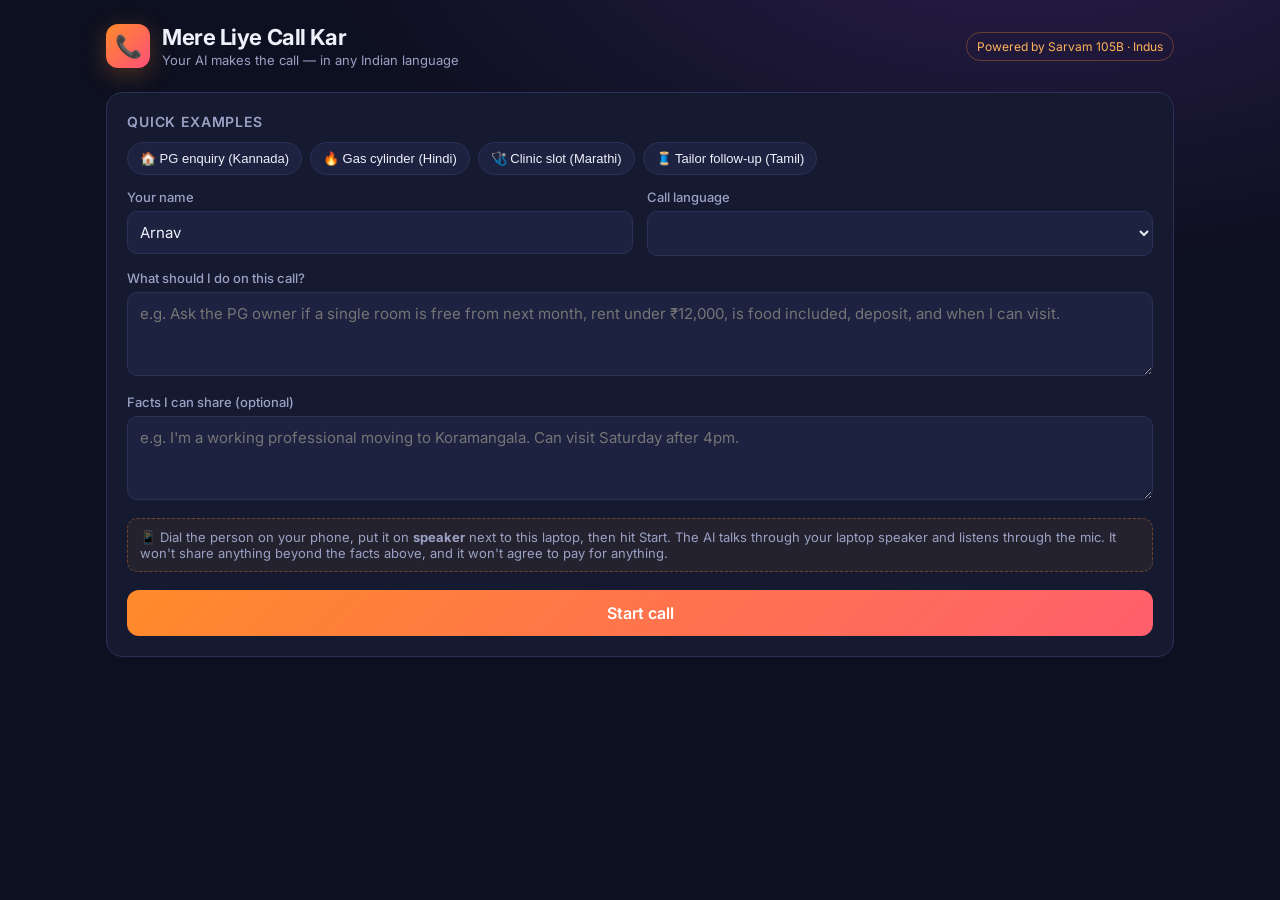
==== ai-caller/static/index.html @ 4a178f77 "Add AI caller: agent that makes calls for you in Indian languages (Sarvam)" ====
<!doctype html>
<html lang="en">
<head>
<meta charset="utf-8">
<meta name="viewport" content="width=device-width, initial-scale=1">
<title>Mere Liye Call Kar</title>
<link rel="preconnect" href="https://fonts.googleapis.com">
<link href="https://fonts.googleapis.com/css2?family=Inter:wght@400;500;600;700&family=Noto+Sans:wght@400;500&display=swap" rel="stylesheet">
<style>
  :root {
    --bg: #0d1020; --panel: #151a30; --panel2: #1c2240; --line: #2a3156;
    --text: #eef0fa; --muted: #9aa1c4; --accent: #ff8a2a; --accent2: #ffb35c;
    --green: #3ddc97; --blue: #6aa8ff; --purple: #b28cff; --red: #ff5d6c;
    --radius: 16px;
  }
  * { box-sizing: border-box; }
  body { margin: 0; background: radial-gradient(1200px 600px at 80% -10%, #2a1d4a 0%, transparent 60%), var(--bg);
    color: var(--text); font-family: Inter, "Noto Sans", system-ui, sans-serif; min-height: 100vh; }
  .wrap { max-width: 1100px; margin: 0 auto; padding: 24px 16px 60px; }
  header { display: flex; align-items: center; gap: 12px; margin-bottom: 24px; }
  .logo { width: 44px; height: 44px; border-radius: 12px; display: grid; place-items: center; font-size: 22px;
    background: linear-gradient(135deg, var(--accent), #ff4f7a); box-shadow: 0 6px 24px #ff8a2a44; }
  h1 { font-size: 22px; margin: 0; letter-spacing: -0.02em; }
  .sub { color: var(--muted); font-size: 13px; margin-top: 2px; }
  .badge { margin-left: auto; font-size: 12px; color: var(--accent2); border: 1px solid #ff8a2a55; padding: 6px 10px; border-radius: 999px; }
  .card { background: var(--panel); border: 1px solid var(--line); border-radius: var(--radius); padding: 20px; }
  .hidden { display: none !important; }
  label { display: block; font-size: 13px; color: var(--muted); margin: 14px 0 6px; font-weight: 500; }
  input, textarea, select { width: 100%; background: var(--panel2); color: var(--text); border: 1px solid var(--line);
    border-radius: 10px; padding: 11px 12px; font: inherit; font-size: 15px; outline: none; }
  textarea { resize: vertical; min-height: 84px; }
  input:focus, textarea:focus, select:focus { border-color: var(--accent); }
  .row { display: grid; grid-template-columns: 1fr 1fr; gap: 14px; }
  .chips { display: flex; flex-wrap: wrap; gap: 8px; }
  .chip { background: var(--panel2); border: 1px solid var(--line); color: var(--text); border-radius: 999px;
    padding: 8px 12px; font-size: 13px; cursor: pointer; }
  .chip:hover { border-color: var(--accent); }
  .btn { border: 0; border-radius: 12px; padding: 13px 18px; font: inherit; font-weight: 600; font-size: 15px; cursor: pointer; }
  .btn-primary { background: linear-gradient(135deg, var(--accent), #ff5f6d); color: #fff; width: 100%; margin-top: 18px; font-size: 16px; }
  .btn-primary:disabled { opacity: .6; cursor: wait; }
  .btn-ghost { background: var(--panel2); color: var(--text); border: 1px solid var(--line); }
  .btn-danger { background: var(--red); color: #fff; }
  .tip { margin-top: 14px; font-size: 13px; color: var(--muted); background: #ff8a2a12; border: 1px dashed #ff8a2a55; padding: 10px 12px; border-radius: 10px; }

  /* Call screen */
  .call { display: grid; grid-template-columns: 360px 1fr; gap: 16px; }
  .left { display: flex; flex-direction: column; gap: 16px; }
  .orbcard { text-align: center; padding: 28px 20px; }
  .callee { font-size: 13px; color: var(--muted); }
  .callee b { color: var(--text); font-size: 18px; display: block; margin-top: 4px; }
  .orb { width: 150px; height: 150px; border-radius: 50%; margin: 22px auto 14px; position: relative; display: grid; place-items: center;
    font-size: 44px; transition: background .3s, box-shadow .3s; background: var(--panel2); }
  .orb::after { content: ""; position: absolute; inset: -10px; border-radius: 50%; border: 2px solid currentColor; opacity: .0; transform: scale(var(--lvl, 1)); transition: transform .08s; }
  .orb.listening { background: radial-gradient(circle, #3ddc9744, #3ddc9711); color: var(--green); box-shadow: 0 0 50px #3ddc9733; }
  .orb.listening::after { opacity: .6; }
  .orb.thinking { background: radial-gradient(circle, #b28cff44, #b28cff11); color: var(--purple); animation: pulse 1.2s infinite; }
  .orb.speaking { background: radial-gradient(circle, #ff8a2a55, #ff8a2a11); color: var(--accent); box-shadow: 0 0 60px #ff8a2a44; animation: talk .5s infinite alternate; }
  .orb.paused { color: var(--muted); }
  @keyframes pulse { 50% { transform: scale(.94); } }
  @keyframes talk { to { transform: scale(1.05); } }
  .status { font-weight: 600; font-size: 17px; }
  .timer { color: var(--muted); font-size: 13px; margin-top: 4px; font-variant-numeric: tabular-nums; }
  .controls { display: flex; gap: 10px; margin-top: 18px; }
  .controls .btn { flex: 1; }
  .lang-pill { display: inline-block; margin-top: 10px; font-size: 12px; color: var(--blue); background: #6aa8ff18; padding: 4px 10px; border-radius: 999px; }
  h3 { margin: 0 0 12px; font-size: 14px; color: var(--muted); font-weight: 600; text-transform: uppercase; letter-spacing: .06em; }
  .check { display: flex; gap: 10px; padding: 9px 0; border-bottom: 1px solid var(--line); font-size: 14px; align-items: flex-start; }
  .check:last-child { border: 0; }
  .tick { width: 20px; height: 20px; border-radius: 6px; border: 2px solid var(--line); flex: none; display: grid; place-items: center; font-size: 12px; margin-top: 1px; }
  .check.done .tick { background: var(--green); border-color: var(--green); color: #062; }
  .check .val { color: var(--green); font-weight: 600; display: block; margin-top: 2px; }
  .transcript { display: flex; flex-direction: column; min-height: 520px; max-height: 72vh; }
  .msgs { flex: 1; overflow-y: auto; display: flex; flex-direction: column; gap: 12px; padding-right: 4px; }
  .msg { max-width: 82%; padding: 11px 14px; border-radius: 14px; line-height: 1.45; font-size: 15.5px; }
  .msg .en { font-size: 12.5px; color: var(--muted); margin-top: 5px; }
  .msg .who { font-size: 11px; font-weight: 600; letter-spacing: .05em; text-transform: uppercase; margin-bottom: 4px; opacity: .75; }
  .msg.agent { align-self: flex-end; background: #ff8a2a1f; border: 1px solid #ff8a2a44; }
  .msg.agent .who { color: var(--accent2); }
  .msg.them { align-self: flex-start; background: var(--panel2); border: 1px solid var(--line); }
  .msg.them .who { color: var(--blue); }
  .msg.system { align-self: center; font-size: 12.5px; color: var(--muted); background: none; padding: 2px; }
  .typebox { display: flex; gap: 8px; margin-top: 12px; }
  .typebox input { font-size: 14px; }
  .typebox .btn { padding: 10px 14px; font-size: 14px; }
  .hint { font-size: 12px; color: var(--muted); margin-top: 6px; }

  /* Summary */
  .sum-head { font-size: 22px; font-weight: 700; margin: 6px 0 18px; letter-spacing: -0.01em; }
  .facts { display: grid; grid-template-columns: repeat(auto-fill, minmax(200px, 1fr)); gap: 10px; margin-bottom: 18px; }
  .fact { background: var(--panel2); border: 1px solid var(--line); border-radius: 12px; padding: 12px 14px; }
  .fact .l { font-size: 12px; color: var(--muted); }
  .fact .v { font-size: 16px; font-weight: 600; margin-top: 4px; }
  ul.clean { margin: 0 0 16px; padding-left: 18px; line-height: 1.7; }
  .sum-actions { display: flex; gap: 10px; flex-wrap: wrap; margin-top: 10px; }
  details { margin-top: 16px; }
  summary { cursor: pointer; color: var(--muted); font-size: 14px; }
  .toast { position: fixed; bottom: 20px; left: 50%; transform: translateX(-50%); background: var(--red); color: #fff; padding: 12px 16px; border-radius: 12px; font-size: 14px; max-width: 90vw; z-index: 9; }
  .spinner { display: inline-block; width: 16px; height: 16px; border: 2px solid #fff6; border-top-color: #fff; border-radius: 50%; animation: spin .8s linear infinite; vertical-align: -3px; margin-right: 8px; }
  @keyframes spin { to { transform: rotate(360deg); } }

  @media (max-width: 820px) {
    .call { grid-template-columns: 1fr; }
    .row { grid-template-columns: 1fr; }
    .transcript { min-height: 380px; }
    .badge { display: none; }
  }
</style>
</head>
<body>
<div class="wrap">
  <header>
    <div class="logo">📞</div>
    <div>
      <h1>Mere Liye Call Kar</h1>
      <div class="sub">Your AI makes the call — in any Indian language</div>
    </div>
    <div class="badge">Powered by Sarvam 105B · Indus</div>
  </header>

  <!-- SETUP -->
  <section id="setup" class="card">
    <h3>Quick examples</h3>
    <div class="chips" id="examples"></div>
    <div class="row">
      <div>
        <label for="name">Your name</label>
        <input id="name" value="Arnav">
      </div>
      <div>
        <label for="lang">Call language</label>
        <select id="lang"></select>
      </div>
    </div>
    <label for="task">What should I do on this call?</label>
    <textarea id="task" placeholder="e.g. Ask the PG owner if a single room is free from next month, rent under ₹12,000, is food included, deposit, and when I can visit."></textarea>
    <label for="facts">Facts I can share (optional)</label>
    <textarea id="facts" placeholder="e.g. I'm a working professional moving to Koramangala. Can visit Saturday after 4pm."></textarea>
    <div class="tip">📱 Dial the person on your phone, put it on <b>speaker</b> next to this laptop, then hit Start. The AI talks through your laptop speaker and listens through the mic. It won't share anything beyond the facts above, and it won't agree to pay for anything.</div>
    <button class="btn btn-primary" id="startBtn">Start call</button>
  </section>

  <!-- CALL -->
  <section id="call" class="call hidden">
    <div class="left">
      <div class="card orbcard">
        <div class="callee">Calling<b id="calleeName">—</b></div>
        <div class="orb" id="orb">🎧</div>
        <div class="status" id="status">Getting ready…</div>
        <div class="timer" id="timer">00:00</div>
        <div class="lang-pill" id="langPill">Hindi</div>
        <div class="controls">
          <button class="btn btn-ghost" id="takeoverBtn">✋ Take over</button>
          <button class="btn btn-danger" id="endBtn">End call</button>
        </div>
      </div>
      <div class="card">
        <h3>Checklist</h3>
        <div id="checklist"></div>
      </div>
    </div>
    <div class="card transcript">
      <h3>Live conversation</h3>
      <div class="msgs" id="msgs"></div>
      <form class="typebox" id="typeForm">
        <input id="typeInput" placeholder="Test mode: type what the other person says…" autocomplete="off">
        <button class="btn btn-ghost" type="submit">Send</button>
      </form>
      <div class="hint">No one to call? Type replies here to test the agent.</div>
    </div>
  </section>

  <!-- SUMMARY -->
  <section id="summary" class="card hidden">
    <h3>Call summary</h3>
    <div class="sum-head" id="sumHead"></div>
    <div class="facts" id="sumFacts"></div>
    <div id="sumNextWrap"><h3>Next steps</h3><ul class="clean" id="sumNext"></ul></div>
    <div id="sumUnWrap"><h3>Not answered</h3><ul class="clean" id="sumUn"></ul></div>
    <div class="sum-actions">
      <button class="btn btn-ghost" id="copyBtn">📋 Copy summary</button>
      <button class="btn btn-ghost" id="againBtn">🔁 Call again</button>
      <button class="btn btn-primary" style="width:auto;margin:0" id="newBtn">New call</button>
    </div>
    <details><summary>Full transcript</summary><div class="msgs" id="sumMsgs" style="margin-top:12px"></div></details>
  </section>
</div>

<script>
const $ = id => document.getElementById(id);
const esc = s => String(s ?? "").replace(/[&<>"']/g, c => ({ "&": "&amp;", "<": "&lt;", ">": "&gt;", '"': "&quot;", "'": "&#39;" }[c]));

const EXAMPLES = [
  { label: "🏠 PG enquiry (Kannada)", lang: "kn-IN",
    task: "Ask the PG owner if a single sharing room is available from next month, the monthly rent (my budget is under ₹12,000), whether food is included, the deposit amount, and when I can come to see it.",
    facts: "Working professional, moving to Koramangala, Bangalore. Vegetarian. Can visit Saturday after 4pm." },
  { label: "🔥 Gas cylinder (Hindi)", lang: "hi-IN",
    task: "Call the gas agency, ask them to book an LPG cylinder refill, and find out the expected delivery date and the amount to pay on delivery.",
    facts: "Consumer number 7845120036. Name Arnav Gawade. Flat 302, Shanti Apartments, Kothrud, Pune." },
  { label: "🩺 Clinic slot (Marathi)", lang: "mr-IN",
    task: "Ask the clinic if Dr. Kulkarni has an appointment slot this evening or tomorrow morning, the consultation fee, and whether I need to bring old reports.",
    facts: "Patient is my mother, 58 years old, follow-up for knee pain. Last visit was 2 months ago." },
  { label: "🧵 Tailor follow-up (Tamil)", lang: "ta-IN",
    task: "Ask the tailor whether my 2 shirts and 1 kurta are ready, the total charge, and what time I can pick them up today.",
    facts: "Gave the clothes last Monday. Receipt number 214." },
];

// ---------- state ----------
let call = null;          // {task, facts, name, language, checklist, history, call_id, silences, callee}
let mode = "idle";        // idle | speaking | listening | thinking | paused | ended
let mic = null, actx = null, analyser = null;
let curAudio = null, recAbort = null, typedResolve = null;
let fillers = [], fillerLang = null, timerInt = null, startedAt = 0;

// ---------- setup ----------
fetch("/api/languages").then(r => r.json()).then(ls => {
  $("lang").innerHTML = ls.map(l => `<option value="${l.code}">${l.name}</option>`).join("");
});
$("examples").innerHTML = EXAMPLES.map((e, i) => `<button class="chip" data-i="${i}">${e.label}</button>`).join("");
$("examples").onclick = e => {
  const ex = EXAMPLES[e.target.dataset.i]; if (!ex) return;
  $("task").value = ex.task; $("facts").value = ex.facts; $("lang").value = ex.lang;
};

function toast(msg) {
  const t = document.createElement("div"); t.className = "toast"; t.textContent = msg;
  document.body.appendChild(t); setTimeout(() => t.remove(), 6000);
}
function show(id) { for (const s of ["setup", "call", "summary"]) $(s).classList.toggle("hidden", s !== id); }

async function api(path, opts) {
  const r = await fetch(path, opts);
  if (!r.ok) { let m = r.statusText; try { m = (await r.json()).detail || m; } catch {} throw new Error(m); }
  return r.json();
}

$("startBtn").onclick = async () => {
  const task = $("task").value.trim();
  if (!task) { $("task").focus(); return toast("Tell me what to do on the call first."); }
  const btn = $("startBtn"); btn.disabled = true; btn.innerHTML = `<span class="spinner"></span>Preparing the call…`;
  try {
    try { await ensureMic(); } catch (e) { toast(e.message + " Running in type-only test mode."); }
    const body = { task, facts: $("facts").value.trim(), name: $("name").value.trim() || "Arnav", language: $("lang").value };
    const plan = await api("/api/plan", { method: "POST", headers: { "Content-Type": "application/json" }, body: JSON.stringify(body) });
    call = { ...body, language: plan.language, checklist: plan.checklist, history: [], call_id: crypto.randomUUID(), silences: 0, callee: plan.callee };
    $("calleeName").textContent = plan.callee; $("msgs").innerHTML = "";
    renderChecklist(); setLang(plan.language); show("call");
    startedAt = Date.now(); clearInterval(timerInt); timerInt = setInterval(tick, 500); tick();
    loadFillers(plan.language);
    addMsg("system", `Call started · ${langName(plan.language)}`);
    addMsg("agent", plan.opening, plan.opening_en);
    await speak(plan.audio);
    loop();
  } catch (e) { toast(e.message); }
  finally { btn.disabled = false; btn.textContent = "Start call"; }
};

// ---------- conversation loop ----------
async function loop() {
  while (call && mode !== "ended" && mode !== "paused") {
    const got = await listen();
    if (!call || mode === "ended" || mode === "paused") return;
    if (!got) { // nothing heard
      call.silences++;
      if (call.silences < 2) continue;
    }
    setMode("thinking");
    const fd = new FormData();
    fd.append("state", JSON.stringify(call));
    if (got?.blob) fd.append("audio", got.blob, "turn.webm");
    if (got?.text) fd.append("text", got.text);
    let fillerP = null;
    const fillerTimer = setTimeout(() => { fillerP = playFiller(); }, 650);
    let res;
    try { res = await api("/api/turn", { method: "POST", body: fd }); }
    catch (e) { clearTimeout(fillerTimer); toast(e.message); continue; }
    clearTimeout(fillerTimer);
    if (fillerP) await fillerP;
    if (mode === "ended" || mode === "paused") return;
    if (res.empty) { call.silences++; continue; }
    call.silences = 0;
    if (res.heard) addMsg("them", res.heard, res.heard_en);
    addMsg("agent", res.say, res.say_en);
    call.checklist = res.checklist; renderChecklist();
    if (res.language !== call.language) { setLang(res.language); loadFillers(res.language); }
    await speak(res.audio);
    if (res.done) { addMsg("system", "Agent wrapped up the call"); return endCall(); }
  }
}

function addMsg(who, text, en) {
  if (who !== "system") call.history.push({ who, text, en: en || "" });
  const d = document.createElement("div"); d.className = "msg " + who;
  d.innerHTML = who === "system" ? esc(text)
    : `<div class="who">${who === "agent" ? "Your AI" : esc(call.callee)}</div>${esc(text)}${en && en !== text ? `<div class="en">${esc(en)}</div>` : ""}`;
  $("msgs").appendChild(d); $("msgs").scrollTop = $("msgs").scrollHeight;
}

function renderChecklist() {
  $("checklist").innerHTML = call.checklist.map(c => {
    const done = c.value !== null && c.value !== undefined && String(c.value).trim() !== "";
    return `<div class="check ${done ? "done" : ""}"><div class="tick">${done ? "✓" : ""}</div><div>${esc(c.item)}${done ? `<span class="val">${esc(c.value)}</span>` : ""}</div></div>`;
  }).join("");
}

function setMode(m) {
  mode = m;
  const map = { listening: ["🎧", "Listening…"], thinking: ["🤔", "Thinking…"], speaking: ["🗣️", "Speaking…"], paused: ["✋", "You're talking — AI paused"], ended: ["✅", "Call ended"] };
  const [icon, label] = map[m] || ["📞", "…"];
  $("orb").className = "orb " + m; $("orb").textContent = icon; $("status").textContent = label;
  $("takeoverBtn").textContent = m === "paused" ? "▶ Resume AI" : "✋ Take over";
}

let langList = [];
fetch("/api/languages").then(r => r.json()).then(l => langList = l);
const langName = c => (langList.find(l => l.code === c) || {}).name || c;
function setLang(code) { call.language = code; $("langPill").textContent = "Speaking " + langName(code); }
function tick() { const s = Math.floor((Date.now() - startedAt) / 1000); $("timer").textContent = `${String(Math.floor(s / 60)).padStart(2, "0")}:${String(s % 60).padStart(2, "0")}`; }

// ---------- audio out ----------
function b64ToUrl(b64) {
  const bin = atob(b64), bytes = new Uint8Array(bin.length);
  for (let i = 0; i < bin.length; i++) bytes[i] = bin.charCodeAt(i);
  return URL.createObjectURL(new Blob([bytes], { type: "audio/wav" }));
}
function playB64(b64) {
  return new Promise(res => {
    const a = new Audio(b64ToUrl(b64)); curAudio = a;
    a.onended = a.onerror = a.onpause = () => { if (curAudio === a) curAudio = null; res(); };
    a.play().catch(res);
  });
}
async function speak(b64) { if (mode === "ended" || mode === "paused") return; setMode("speaking"); await playB64(b64); }
async function loadFillers(lang) {
  if (fillerLang === lang) return; fillerLang = lang; fillers = [];
  try { const r = await api("/api/fillers?lang=" + lang); if (fillerLang === lang) fillers = r.audios; } catch {}
}
function playFiller() { return fillers.length && mode === "thinking" ? playB64(fillers[Math.floor(Math.random() * fillers.length)]) : null; }
function stopAudio() { if (curAudio) { curAudio.pause(); curAudio = null; } }

// ---------- audio in (voice activity detection) ----------
async function ensureMic() {
  if (mic) return;
  try { mic = await navigator.mediaDevices.getUserMedia({ audio: { echoCancellation: true, noiseSuppression: true, autoGainControl: true } }); }
  catch { throw new Error("Microphone access is needed — allow it in the browser and try again."); }
  actx = new AudioContext();
  analyser = actx.createAnalyser(); analyser.fftSize = 1024;
  actx.createMediaStreamSource(mic).connect(analyser);
}

// Resolves {blob} when they finish speaking, {text} if typed, or null if nobody spoke.
function listen() {
  setMode("listening");
  if (!mic) return new Promise(resolve => { // no mic: wait for typed replies only
    recAbort = () => { recAbort = typedResolve = null; resolve(null); };
    typedResolve = text => { recAbort = typedResolve = null; resolve({ text }); };
  });
  return new Promise(resolve => {
    const rec = new MediaRecorder(mic, MediaRecorder.isTypeSupported("audio/webm;codecs=opus") ? { mimeType: "audio/webm;codecs=opus" } : {});
    const chunks = []; rec.ondataavailable = e => e.data.size && chunks.push(e.data);
    const buf = new Float32Array(analyser.fftSize);
    const t0 = performance.now();
    let floorSum = 0, floorN = 0, threshold = 0.02, speechMs = 0, silenceMs = 0, started = false, last = t0, done = false;

    const finish = (result) => {
      if (done) return; done = true; clearInterval(iv); recAbort = null; typedResolve = null;
      $("orb").style.setProperty("--lvl", 1);
      if (result === "audio") { rec.onstop = () => resolve({ blob: new Blob(chunks, { type: rec.mimeType || "audio/webm" }) }); rec.stop(); }
      else { if (rec.state !== "inactive") rec.stop(); resolve(result); }
    };
    recAbort = () => finish(null);
    typedResolve = text => finish({ text });

    const iv = setInterval(() => {
      const now = performance.now(), dt = now - last, el = now - t0; last = now;
      analyser.getFloatTimeDomainData(buf);
      let sum = 0; for (const v of buf) sum += v * v;
      const rms = Math.sqrt(sum / buf.length);
      $("orb").style.setProperty("--lvl", 1 + Math.min(rms * 8, .35));
      if (el < 350) { floorSum += rms; floorN++; threshold = Math.max(0.015, (floorSum / floorN) * 3); return; }
      if (rms > threshold) { speechMs += dt; silenceMs = 0; if (speechMs > 220) started = true; }
      else if (started) silenceMs += dt;
      else speechMs = Math.max(0, speechMs - dt);
      if (started && silenceMs > 1100) finish("audio");
      else if (!started && el > 9000) finish(null);
      else if (el > 25000) finish(started ? "audio" : null);
    }, 50);
    rec.start(100);
  });
}

$("typeForm").onsubmit = e => {
  e.preventDefault();
  const t = $("typeInput").value.trim(); if (!t) return;
  $("typeInput").value = "";
  if (typedResolve) typedResolve(t); else toast("Wait for the AI to finish speaking.");
};

// ---------- controls ----------
$("takeoverBtn").onclick = () => {
  if (!call) return;
  if (mode === "paused") { addMsg("system", "AI resumed"); mode = "idle"; loop(); return; }
  stopAudio(); recAbort?.(); setMode("paused"); addMsg("system", "You took over — AI is silent");
};
$("endBtn").onclick = () => endCall();

async function endCall() {
  if (!call || mode === "ended") return;
  stopAudio(); recAbort?.(); setMode("ended"); clearInterval(timerInt);
  $("endBtn").disabled = true; $("endBtn").innerHTML = `<span class="spinner"></span>Summarising…`;
  try {
    const s = await api("/api/summary", { method: "POST", headers: { "Content-Type": "application/json" },
      body: JSON.stringify({ task: call.task, name: call.name, checklist: call.checklist, history: call.history }) });
    renderSummary(s);
  } catch (e) { toast(e.message); renderSummary({ headline: "Call ended", facts: call.checklist.filter(c => c.value).map(c => ({ label: c.item, value: c.value })) }); }
  finally { $("endBtn").disabled = false; $("endBtn").textContent = "End call"; }
}

function renderSummary(s) {
  $("sumHead").textContent = s.headline || "Call ended";
  $("sumFacts").innerHTML = (s.facts || []).map(f => `<div class="fact"><div class="l">${esc(f.label)}</div><div class="v">${esc(f.value)}</div></div>`).join("");
  $("sumNext").innerHTML = (s.next_steps || []).map(x => `<li>${esc(x)}</li>`).join("");
  $("sumUn").innerHTML = (s.unanswered || []).map(x => `<li>${esc(x)}</li>`).join("");
  $("sumNextWrap").classList.toggle("hidden", !(s.next_steps || []).length);
  $("sumUnWrap").classList.toggle("hidden", !(s.unanswered || []).length);
  $("sumMsgs").innerHTML = $("msgs").innerHTML;
  call.summaryText = [s.headline, ...(s.facts || []).map(f => `• ${f.label}: ${f.value}`),
    ...((s.next_steps || []).length ? ["", "Next steps:", ...s.next_steps.map(x => `- ${x}`)] : [])].join("\n");
  show("summary");
}
$("copyBtn").onclick = () => navigator.clipboard.writeText(call?.summaryText || "").then(() => { $("copyBtn").textContent = "✓ Copied"; setTimeout(() => $("copyBtn").textContent = "📋 Copy summary", 1500); });
$("againBtn").onclick = () => { show("setup"); $("startBtn").click(); };
$("newBtn").onclick = () => { call = null; mode = "idle"; $("task").value = ""; $("facts").value = ""; show("setup"); };
</script>
</body>
</html>
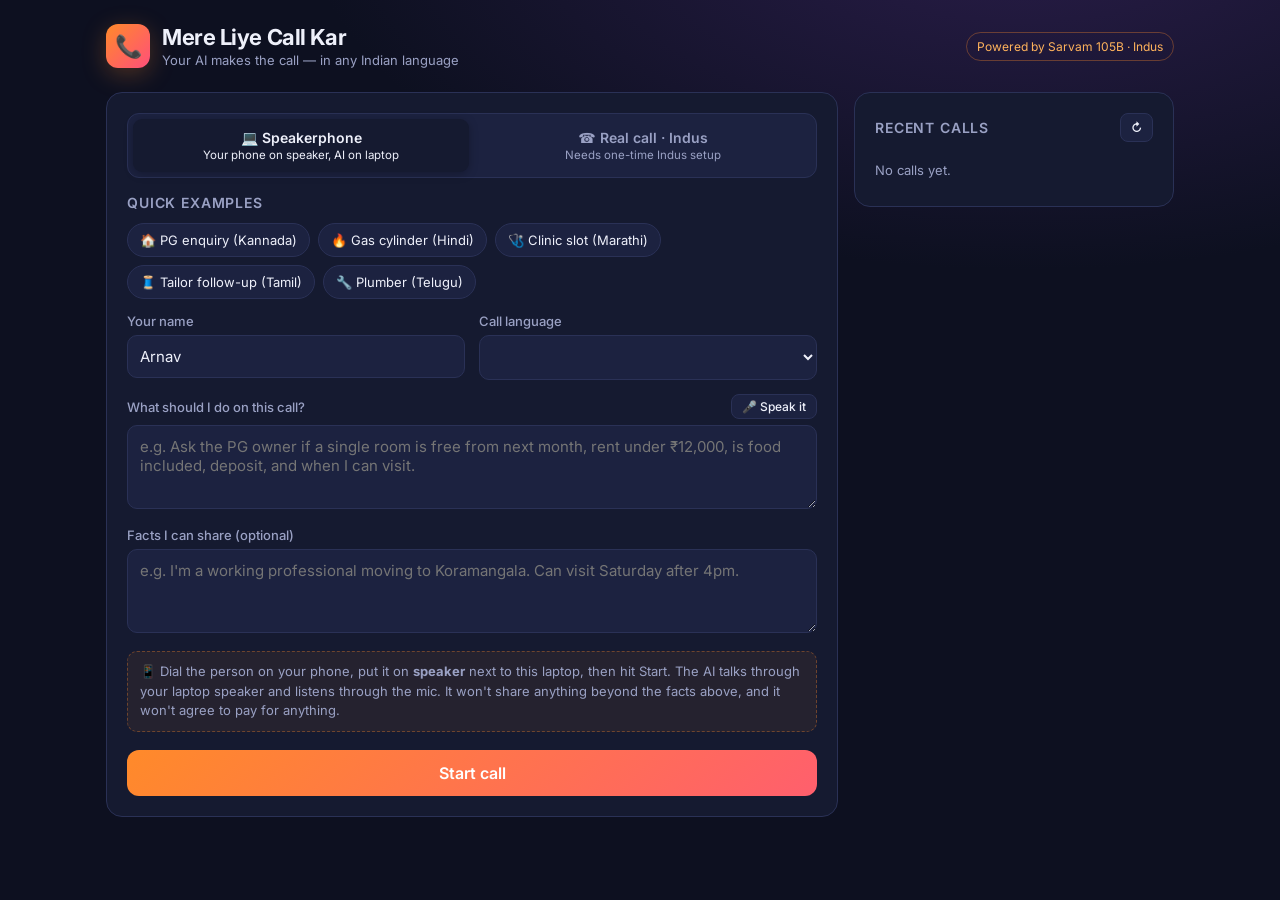
==== commit 143c53b3: "Add real calls via Indus Instant Outbound API, call history, whisper, dictation, WhatsApp share" ====
--- a/ai-caller/static/index.html
+++ b/ai-caller/static/index.html
@@ -10,7 +10,7 @@
   :root {
     --bg: #0d1020; --panel: #151a30; --panel2: #1c2240; --line: #2a3156;
     --text: #eef0fa; --muted: #9aa1c4; --accent: #ff8a2a; --accent2: #ffb35c;
-    --green: #3ddc97; --blue: #6aa8ff; --purple: #b28cff; --red: #ff5d6c;
+    --green: #3ddc97; --blue: #6aa8ff; --purple: #b28cff; --red: #ff5d6c; --yellow: #ffd166;
     --radius: 16px;
   }
   * { box-sizing: border-box; }
@@ -19,13 +19,13 @@
   .wrap { max-width: 1100px; margin: 0 auto; padding: 24px 16px 60px; }
   header { display: flex; align-items: center; gap: 12px; margin-bottom: 24px; }
   .logo { width: 44px; height: 44px; border-radius: 12px; display: grid; place-items: center; font-size: 22px;
-    background: linear-gradient(135deg, var(--accent), #ff4f7a); box-shadow: 0 6px 24px #ff8a2a44; }
+    background: linear-gradient(135deg, var(--accent), #ff4f7a); box-shadow: 0 6px 24px #ff8a2a44; cursor: pointer; }
   h1 { font-size: 22px; margin: 0; letter-spacing: -0.02em; }
   .sub { color: var(--muted); font-size: 13px; margin-top: 2px; }
   .badge { margin-left: auto; font-size: 12px; color: var(--accent2); border: 1px solid #ff8a2a55; padding: 6px 10px; border-radius: 999px; }
   .card { background: var(--panel); border: 1px solid var(--line); border-radius: var(--radius); padding: 20px; }
   .hidden { display: none !important; }
-  label { display: block; font-size: 13px; color: var(--muted); margin: 14px 0 6px; font-weight: 500; }
+  label { display: flex; align-items: center; justify-content: space-between; font-size: 13px; color: var(--muted); margin: 14px 0 6px; font-weight: 500; }
   input, textarea, select { width: 100%; background: var(--panel2); color: var(--text); border: 1px solid var(--line);
     border-radius: 10px; padding: 11px 12px; font: inherit; font-size: 15px; outline: none; }
   textarea { resize: vertical; min-height: 84px; }
@@ -33,14 +33,41 @@
   .row { display: grid; grid-template-columns: 1fr 1fr; gap: 14px; }
   .chips { display: flex; flex-wrap: wrap; gap: 8px; }
   .chip { background: var(--panel2); border: 1px solid var(--line); color: var(--text); border-radius: 999px;
-    padding: 8px 12px; font-size: 13px; cursor: pointer; }
+    padding: 8px 12px; font-size: 13px; cursor: pointer; font: inherit; font-size: 13px; }
   .chip:hover { border-color: var(--accent); }
   .btn { border: 0; border-radius: 12px; padding: 13px 18px; font: inherit; font-weight: 600; font-size: 15px; cursor: pointer; }
   .btn-primary { background: linear-gradient(135deg, var(--accent), #ff5f6d); color: #fff; width: 100%; margin-top: 18px; font-size: 16px; }
   .btn-primary:disabled { opacity: .6; cursor: wait; }
   .btn-ghost { background: var(--panel2); color: var(--text); border: 1px solid var(--line); }
   .btn-danger { background: var(--red); color: #fff; }
-  .tip { margin-top: 14px; font-size: 13px; color: var(--muted); background: #ff8a2a12; border: 1px dashed #ff8a2a55; padding: 10px 12px; border-radius: 10px; }
+  .btn-sm { padding: 6px 10px; font-size: 12px; border-radius: 8px; }
+  .tip { margin-top: 14px; font-size: 13px; color: var(--muted); background: #ff8a2a12; border: 1px dashed #ff8a2a55; padding: 10px 12px; border-radius: 10px; line-height: 1.5; }
+  .tip code { background: var(--panel2); padding: 1px 5px; border-radius: 4px; color: var(--accent2); }
+  .setup-grid { display: grid; grid-template-columns: 1fr 320px; gap: 16px; align-items: start; }
+
+  /* mode toggle */
+  .seg { display: grid; grid-template-columns: 1fr 1fr; gap: 6px; background: var(--panel2); padding: 5px; border-radius: 12px; border: 1px solid var(--line); margin-bottom: 16px; }
+  .seg button { background: none; border: 0; color: var(--muted); padding: 10px; border-radius: 9px; font: inherit; font-weight: 600; font-size: 14px; cursor: pointer; }
+  .seg button.on { background: var(--panel); color: var(--text); box-shadow: 0 2px 10px #0004; }
+  .seg small { display: block; font-weight: 400; font-size: 11.5px; margin-top: 2px; }
+  .mic-btn { background: var(--panel2); border: 1px solid var(--line); color: var(--text); border-radius: 8px; padding: 4px 10px; font: inherit; font-size: 12px; cursor: pointer; }
+  .mic-btn.rec { background: var(--red); border-color: var(--red); animation: pulse 1s infinite; }
+
+  /* history */
+  .hist-item { padding: 10px 0; border-bottom: 1px solid var(--line); cursor: pointer; display: flex; gap: 10px; align-items: flex-start; }
+  .hist-item:last-child { border: 0; }
+  .hist-item:hover .h-title { color: var(--accent2); }
+  .h-icon { font-size: 18px; margin-top: 1px; }
+  .h-body { flex: 1; min-width: 0; }
+  .h-title { font-size: 14px; font-weight: 600; }
+  .h-sub { font-size: 12.5px; color: var(--muted); margin-top: 2px; overflow: hidden; text-overflow: ellipsis; white-space: nowrap; }
+  .h-del { background: none; border: 0; color: var(--muted); cursor: pointer; font-size: 14px; padding: 2px 4px; }
+  .h-del:hover { color: var(--red); }
+  .pill { display: inline-block; font-size: 11px; padding: 2px 7px; border-radius: 999px; margin-left: 6px; font-weight: 600; vertical-align: 1px; }
+  .pill.done { background: #3ddc9722; color: var(--green); }
+  .pill.dialing, .pill.summarising { background: #ffd16622; color: var(--yellow); }
+  .pill.no_answer, .pill.busy, .pill.failed { background: #ff5d6c22; color: var(--red); }
+  .empty { color: var(--muted); font-size: 13px; padding: 8px 0; }
 
   /* Call screen */
   .call { display: grid; grid-template-columns: 360px 1fr; gap: 16px; }
@@ -50,12 +77,13 @@
   .callee b { color: var(--text); font-size: 18px; display: block; margin-top: 4px; }
   .orb { width: 150px; height: 150px; border-radius: 50%; margin: 22px auto 14px; position: relative; display: grid; place-items: center;
     font-size: 44px; transition: background .3s, box-shadow .3s; background: var(--panel2); }
-  .orb::after { content: ""; position: absolute; inset: -10px; border-radius: 50%; border: 2px solid currentColor; opacity: .0; transform: scale(var(--lvl, 1)); transition: transform .08s; }
+  .orb::after { content: ""; position: absolute; inset: -10px; border-radius: 50%; border: 2px solid currentColor; opacity: 0; transform: scale(var(--lvl, 1)); transition: transform .08s; }
   .orb.listening { background: radial-gradient(circle, #3ddc9744, #3ddc9711); color: var(--green); box-shadow: 0 0 50px #3ddc9733; }
   .orb.listening::after { opacity: .6; }
-  .orb.thinking { background: radial-gradient(circle, #b28cff44, #b28cff11); color: var(--purple); animation: pulse 1.2s infinite; }
+  .orb.thinking, .orb.dialing, .orb.summarising { background: radial-gradient(circle, #b28cff44, #b28cff11); color: var(--purple); animation: pulse 1.2s infinite; }
   .orb.speaking { background: radial-gradient(circle, #ff8a2a55, #ff8a2a11); color: var(--accent); box-shadow: 0 0 60px #ff8a2a44; animation: talk .5s infinite alternate; }
   .orb.paused { color: var(--muted); }
+  .orb.failed { background: #ff5d6c22; }
   @keyframes pulse { 50% { transform: scale(.94); } }
   @keyframes talk { to { transform: scale(1.05); } }
   .status { font-weight: 600; font-size: 17px; }
@@ -63,13 +91,17 @@
   .controls { display: flex; gap: 10px; margin-top: 18px; }
   .controls .btn { flex: 1; }
   .lang-pill { display: inline-block; margin-top: 10px; font-size: 12px; color: var(--blue); background: #6aa8ff18; padding: 4px 10px; border-radius: 999px; }
-  h3 { margin: 0 0 12px; font-size: 14px; color: var(--muted); font-weight: 600; text-transform: uppercase; letter-spacing: .06em; }
+  .keys { font-size: 11.5px; color: var(--muted); margin-top: 12px; }
+  kbd { background: var(--panel2); border: 1px solid var(--line); border-radius: 4px; padding: 1px 5px; font-size: 11px; }
+  h3 { margin: 0 0 12px; font-size: 14px; color: var(--muted); font-weight: 600; text-transform: uppercase; letter-spacing: .06em; display: flex; justify-content: space-between; align-items: center; }
   .check { display: flex; gap: 10px; padding: 9px 0; border-bottom: 1px solid var(--line); font-size: 14px; align-items: flex-start; }
   .check:last-child { border: 0; }
   .tick { width: 20px; height: 20px; border-radius: 6px; border: 2px solid var(--line); flex: none; display: grid; place-items: center; font-size: 12px; margin-top: 1px; }
   .check.done .tick { background: var(--green); border-color: var(--green); color: #062; }
   .check .val { color: var(--green); font-weight: 600; display: block; margin-top: 2px; }
-  .transcript { display: flex; flex-direction: column; min-height: 520px; max-height: 72vh; }
+  .progress { height: 4px; background: var(--panel2); border-radius: 4px; overflow: hidden; margin: -4px 0 10px; }
+  .progress div { height: 100%; background: var(--green); transition: width .4s; }
+  .transcript { display: flex; flex-direction: column; min-height: 520px; max-height: 76vh; }
   .msgs { flex: 1; overflow-y: auto; display: flex; flex-direction: column; gap: 12px; padding-right: 4px; }
   .msg { max-width: 82%; padding: 11px 14px; border-radius: 14px; line-height: 1.45; font-size: 15.5px; }
   .msg .en { font-size: 12.5px; color: var(--muted); margin-top: 5px; }
@@ -79,27 +111,32 @@
   .msg.them { align-self: flex-start; background: var(--panel2); border: 1px solid var(--line); }
   .msg.them .who { color: var(--blue); }
   .msg.system { align-self: center; font-size: 12.5px; color: var(--muted); background: none; padding: 2px; }
-  .typebox { display: flex; gap: 8px; margin-top: 12px; }
+  .msg.whisper { align-self: flex-end; font-size: 13px; color: var(--purple); background: #b28cff14; border: 1px dashed #b28cff55; }
+  .typebox { display: flex; gap: 8px; margin-top: 10px; }
   .typebox input { font-size: 14px; }
-  .typebox .btn { padding: 10px 14px; font-size: 14px; }
+  .typebox .btn { padding: 10px 14px; font-size: 14px; white-space: nowrap; }
+  .whisperbox input { border-color: #b28cff55; }
   .hint { font-size: 12px; color: var(--muted); margin-top: 6px; }
 
   /* Summary */
-  .sum-head { font-size: 22px; font-weight: 700; margin: 6px 0 18px; letter-spacing: -0.01em; }
+  .sum-head { font-size: 22px; font-weight: 700; margin: 6px 0 6px; letter-spacing: -0.01em; }
+  .sum-meta { font-size: 13px; color: var(--muted); margin-bottom: 18px; }
   .facts { display: grid; grid-template-columns: repeat(auto-fill, minmax(200px, 1fr)); gap: 10px; margin-bottom: 18px; }
   .fact { background: var(--panel2); border: 1px solid var(--line); border-radius: 12px; padding: 12px 14px; }
   .fact .l { font-size: 12px; color: var(--muted); }
   .fact .v { font-size: 16px; font-weight: 600; margin-top: 4px; }
   ul.clean { margin: 0 0 16px; padding-left: 18px; line-height: 1.7; }
   .sum-actions { display: flex; gap: 10px; flex-wrap: wrap; margin-top: 10px; }
+  .btn-wa { background: #25d366; color: #052; }
   details { margin-top: 16px; }
   summary { cursor: pointer; color: var(--muted); font-size: 14px; }
   .toast { position: fixed; bottom: 20px; left: 50%; transform: translateX(-50%); background: var(--red); color: #fff; padding: 12px 16px; border-radius: 12px; font-size: 14px; max-width: 90vw; z-index: 9; }
+  .toast.ok { background: var(--green); color: #052; }
   .spinner { display: inline-block; width: 16px; height: 16px; border: 2px solid #fff6; border-top-color: #fff; border-radius: 50%; animation: spin .8s linear infinite; vertical-align: -3px; margin-right: 8px; }
   @keyframes spin { to { transform: rotate(360deg); } }
 
-  @media (max-width: 820px) {
-    .call { grid-template-columns: 1fr; }
+  @media (max-width: 860px) {
+    .call, .setup-grid { grid-template-columns: 1fr; }
     .row { grid-template-columns: 1fr; }
     .transcript { min-height: 380px; }
     .badge { display: none; }
@@ -109,7 +146,7 @@
 <body>
 <div class="wrap">
   <header>
-    <div class="logo">📞</div>
+    <div class="logo" id="home" title="Home">📞</div>
     <div>
       <h1>Mere Liye Call Kar</h1>
       <div class="sub">Your AI makes the call — in any Indian language</div>
@@ -118,26 +155,41 @@
   </header>
 
   <!-- SETUP -->
-  <section id="setup" class="card">
-    <h3>Quick examples</h3>
-    <div class="chips" id="examples"></div>
-    <div class="row">
-      <div>
-        <label for="name">Your name</label>
-        <input id="name" value="Arnav">
+  <div id="setup" class="setup-grid">
+    <section class="card">
+      <div class="seg" id="modeSeg">
+        <button data-mode="speaker" class="on">💻 Speakerphone<small>Your phone on speaker, AI on laptop</small></button>
+        <button data-mode="real">☎️ Real call · Indus<small id="realSub">AI dials the number itself</small></button>
       </div>
-      <div>
-        <label for="lang">Call language</label>
-        <select id="lang"></select>
+      <h3>Quick examples</h3>
+      <div class="chips" id="examples"></div>
+      <div class="row">
+        <div>
+          <label for="name">Your name</label>
+          <input id="name" value="Arnav">
+        </div>
+        <div>
+          <label for="lang">Call language</label>
+          <select id="lang"></select>
+        </div>
       </div>
-    </div>
-    <label for="task">What should I do on this call?</label>
-    <textarea id="task" placeholder="e.g. Ask the PG owner if a single room is free from next month, rent under ₹12,000, is food included, deposit, and when I can visit."></textarea>
-    <label for="facts">Facts I can share (optional)</label>
-    <textarea id="facts" placeholder="e.g. I'm a working professional moving to Koramangala. Can visit Saturday after 4pm."></textarea>
-    <div class="tip">📱 Dial the person on your phone, put it on <b>speaker</b> next to this laptop, then hit Start. The AI talks through your laptop speaker and listens through the mic. It won't share anything beyond the facts above, and it won't agree to pay for anything.</div>
-    <button class="btn btn-primary" id="startBtn">Start call</button>
-  </section>
+      <div id="phoneWrap" class="hidden">
+        <label for="phone">Number to call</label>
+        <input id="phone" inputmode="tel" placeholder="98765 43210 (+91 added automatically)">
+      </div>
+      <label for="task">What should I do on this call? <button class="mic-btn" id="dictateBtn" type="button" title="Speak your task in any language">🎤 Speak it</button></label>
+      <textarea id="task" placeholder="e.g. Ask the PG owner if a single room is free from next month, rent under ₹12,000, is food included, deposit, and when I can visit."></textarea>
+      <label for="facts">Facts I can share (optional)</label>
+      <textarea id="facts" placeholder="e.g. I'm a working professional moving to Koramangala. Can visit Saturday after 4pm."></textarea>
+      <div class="tip" id="tipSpeaker">📱 Dial the person on your phone, put it on <b>speaker</b> next to this laptop, then hit Start. The AI talks through your laptop speaker and listens through the mic. It won't share anything beyond the facts above, and it won't agree to pay for anything.</div>
+      <div class="tip hidden" id="tipReal"></div>
+      <button class="btn btn-primary" id="startBtn">Start call</button>
+    </section>
+    <aside class="card">
+      <h3>Recent calls <button class="btn btn-ghost btn-sm" id="refreshHist" title="Refresh">↻</button></h3>
+      <div id="history"><div class="empty">No calls yet.</div></div>
+    </aside>
+  </div>
 
   <!-- CALL -->
   <section id="call" class="call hidden">
@@ -148,24 +200,33 @@
         <div class="status" id="status">Getting ready…</div>
         <div class="timer" id="timer">00:00</div>
         <div class="lang-pill" id="langPill">Hindi</div>
-        <div class="controls">
+        <div class="controls" id="speakerControls">
           <button class="btn btn-ghost" id="takeoverBtn">✋ Take over</button>
           <button class="btn btn-danger" id="endBtn">End call</button>
         </div>
+        <div class="keys" id="keysHint"><kbd>Space</kbd> take over / resume · <kbd>Esc</kbd> end call</div>
       </div>
       <div class="card">
-        <h3>Checklist</h3>
+        <h3>Checklist <span id="progressText" style="text-transform:none;letter-spacing:0"></span></h3>
+        <div class="progress"><div id="progressBar" style="width:0"></div></div>
         <div id="checklist"></div>
       </div>
     </div>
     <div class="card transcript">
       <h3>Live conversation</h3>
       <div class="msgs" id="msgs"></div>
-      <form class="typebox" id="typeForm">
-        <input id="typeInput" placeholder="Test mode: type what the other person says…" autocomplete="off">
-        <button class="btn btn-ghost" type="submit">Send</button>
-      </form>
-      <div class="hint">No one to call? Type replies here to test the agent.</div>
+      <div id="speakerInputs">
+        <form class="typebox whisperbox" id="whisperForm">
+          <input id="whisperInput" placeholder="🤫 Whisper to your AI — e.g. “tell him I can pay max 12,500”" autocomplete="off">
+          <button class="btn btn-ghost" type="submit">Whisper</button>
+        </form>
+        <form class="typebox" id="typeForm">
+          <input id="typeInput" placeholder="Test mode: type what the other person says…" autocomplete="off">
+          <button class="btn btn-ghost" type="submit">Send</button>
+        </form>
+        <div class="hint">Whisper steers the AI mid-call (they won't hear it). No one to call? Type their replies to test.</div>
+      </div>
+      <div id="realNote" class="hint hidden">Indus is running this call on its own phone line. The full transcript and summary appear here as soon as it ends.</div>
     </div>
   </section>
 
@@ -173,21 +234,25 @@
   <section id="summary" class="card hidden">
     <h3>Call summary</h3>
     <div class="sum-head" id="sumHead"></div>
+    <div class="sum-meta" id="sumMeta"></div>
     <div class="facts" id="sumFacts"></div>
     <div id="sumNextWrap"><h3>Next steps</h3><ul class="clean" id="sumNext"></ul></div>
     <div id="sumUnWrap"><h3>Not answered</h3><ul class="clean" id="sumUn"></ul></div>
     <div class="sum-actions">
-      <button class="btn btn-ghost" id="copyBtn">📋 Copy summary</button>
+      <button class="btn btn-wa" id="waBtn">🟢 Share on WhatsApp</button>
+      <button class="btn btn-ghost" id="copyBtn">📋 Copy</button>
       <button class="btn btn-ghost" id="againBtn">🔁 Call again</button>
       <button class="btn btn-primary" style="width:auto;margin:0" id="newBtn">New call</button>
     </div>
-    <details><summary>Full transcript</summary><div class="msgs" id="sumMsgs" style="margin-top:12px"></div></details>
+    <details open><summary>Full transcript</summary><div class="msgs" id="sumMsgs" style="margin-top:12px"></div></details>
   </section>
 </div>
 
 <script>
 const $ = id => document.getElementById(id);
 const esc = s => String(s ?? "").replace(/[&<>"']/g, c => ({ "&": "&amp;", "<": "&lt;", ">": "&gt;", '"': "&quot;", "'": "&#39;" }[c]));
+const store = { get: k => { try { return localStorage.getItem(k); } catch { return null; } },
+                set: (k, v) => { try { localStorage.setItem(k, v); } catch {} } };
 
 const EXAMPLES = [
   { label: "🏠 PG enquiry (Kannada)", lang: "kn-IN",
@@ -202,38 +267,169 @@
   { label: "🧵 Tailor follow-up (Tamil)", lang: "ta-IN",
     task: "Ask the tailor whether my 2 shirts and 1 kurta are ready, the total charge, and what time I can pick them up today.",
     facts: "Gave the clothes last Monday. Receipt number 214." },
+  { label: "🔧 Plumber (Telugu)", lang: "te-IN",
+    task: "Ask the plumber if he can come today to fix a leaking kitchen tap, what time, and his visit charge.",
+    facts: "Address: Flat 5B, Madhapur, Hyderabad. Available after 6pm." },
 ];
 
 // ---------- state ----------
-let call = null;          // {task, facts, name, language, checklist, history, call_id, silences, callee}
+let call = null;          // active speakerphone call
 let mode = "idle";        // idle | speaking | listening | thinking | paused | ended
+let callMode = store.get("callMode") || "speaker";
+let config = { real_calls: false, missing: [] };
 let mic = null, actx = null, analyser = null;
 let curAudio = null, recAbort = null, typedResolve = null;
-let fillers = [], fillerLang = null, timerInt = null, startedAt = 0;
+let fillers = [], fillerLang = null, timerInt = null, startedAt = 0, pollInt = null;
+let langList = [], lastSummary = null;
 
 // ---------- setup ----------
-fetch("/api/languages").then(r => r.json()).then(ls => {
-  $("lang").innerHTML = ls.map(l => `<option value="${l.code}">${l.name}</option>`).join("");
+function toast(msg, ok) {
+  const t = document.createElement("div"); t.className = "toast" + (ok ? " ok" : ""); t.textContent = msg;
+  document.body.appendChild(t); setTimeout(() => t.remove(), 6000);
+}
+function show(id) { for (const s of ["setup", "call", "summary"]) $(s).classList.toggle("hidden", s !== id); if (id === "setup") loadHistory(); }
+async function api(path, opts) {
+  const r = await fetch(path, opts);
+  if (!r.ok) { let m = r.statusText; try { m = (await r.json()).detail || m; } catch {} throw new Error(m); }
+  return r.json();
+}
+const langName = c => (langList.find(l => l.code === c) || {}).name || c;
+const ago = t => { const s = Date.now() / 1000 - t; return s < 60 ? "just now" : s < 3600 ? `${Math.floor(s / 60)}m ago` : s < 86400 ? `${Math.floor(s / 3600)}h ago` : new Date(t * 1000).toLocaleDateString(); };
+const fmtDur = s => s ? `${Math.floor(s / 60)}:${String(Math.round(s % 60)).padStart(2, "0")}` : "";
+
+api("/api/languages").then(ls => {
+  langList = ls;
+  $("lang").innerHTML = `<option value="auto">Auto (start in Hindi, follow them)</option>` + ls.map(l => `<option value="${l.code}">${l.name}</option>`).join("");
+  $("lang").value = store.get("lang") || "auto";
 });
+api("/api/config").then(c => { config = c; setCallMode(callMode); }).catch(() => setCallMode("speaker"));
+$("name").value = store.get("name") || "Arnav";
+$("name").onchange = () => store.set("name", $("name").value);
+$("lang").onchange = () => store.set("lang", $("lang").value);
+$("phone").value = store.get("phone") || "";
+
 $("examples").innerHTML = EXAMPLES.map((e, i) => `<button class="chip" data-i="${i}">${e.label}</button>`).join("");
 $("examples").onclick = e => {
   const ex = EXAMPLES[e.target.dataset.i]; if (!ex) return;
   $("task").value = ex.task; $("facts").value = ex.facts; $("lang").value = ex.lang;
 };
 
-function toast(msg) {
-  const t = document.createElement("div"); t.className = "toast"; t.textContent = msg;
-  document.body.appendChild(t); setTimeout(() => t.remove(), 6000);
-}
-function show(id) { for (const s of ["setup", "call", "summary"]) $(s).classList.toggle("hidden", s !== id); }
-
-async function api(path, opts) {
-  const r = await fetch(path, opts);
-  if (!r.ok) { let m = r.statusText; try { m = (await r.json()).detail || m; } catch {} throw new Error(m); }
-  return r.json();
-}
-
-$("startBtn").onclick = async () => {
+function setCallMode(m) {
+  callMode = m; store.set("callMode", m);
+  for (const b of $("modeSeg").children) b.classList.toggle("on", b.dataset.mode === m);
+  const real = m === "real";
+  $("phoneWrap").classList.toggle("hidden", !real);
+  $("tipSpeaker").classList.toggle("hidden", real);
+  $("tipReal").classList.toggle("hidden", !real);
+  $("realSub").textContent = config.real_calls ? "AI dials the number itself" : "Needs one-time Indus setup";
+  $("tipReal").innerHTML = config.real_calls
+    ? "☎️ Indus Voice Agents will ring this number from your Sarvam number and run the whole call. You'll get the transcript and summary when it ends."
+    : `⚙️ Real calls need a one-time setup in the Indus dashboard (agent + phone number). See <code>INDUS_SETUP.md</code>. Missing in <code>.env</code>: ${config.missing.map(esc).join(", ")}`;
+  $("startBtn").textContent = real ? "☎️ Place real call" : "Start call";
+}
+$("modeSeg").onclick = e => { const b = e.target.closest("button"); if (b) setCallMode(b.dataset.mode); };
+
+$("startBtn").onclick = () => callMode === "real" ? startRealCall() : startSpeakerCall();
+$("home").onclick = () => { if (!call || mode === "ended") { stopPolling(); show("setup"); } };
+
+// ---------- dictation (speak your task in any language) ----------
+let dictRec = null;
+$("dictateBtn").onclick = async () => {
+  const btn = $("dictateBtn");
+  if (dictRec) { dictRec.stop(); return; }
+  try { await ensureMic(); } catch (e) { return toast(e.message); }
+  const chunks = []; dictRec = new MediaRecorder(mic);
+  dictRec.ondataavailable = e => e.data.size && chunks.push(e.data);
+  dictRec.onstop = async () => {
+    dictRec = null; btn.classList.remove("rec"); btn.innerHTML = `<span class="spinner"></span>Understanding…`;
+    try {
+      const fd = new FormData(); fd.append("audio", new Blob(chunks, { type: "audio/webm" }), "task.webm");
+      const { text } = await api("/api/dictate", { method: "POST", body: fd });
+      if (text) $("task").value = ($("task").value.trim() + " " + text).trim(); else toast("Didn't catch that — try again.");
+    } catch (e) { toast(e.message); }
+    btn.textContent = "🎤 Speak it";
+  };
+  dictRec.start(); btn.classList.add("rec"); btn.textContent = "⏹ Stop";
+};
+
+// ---------- history ----------
+async function loadHistory() {
+  try {
+    const calls = await api("/api/calls");
+    $("history").innerHTML = calls.length ? calls.map(c => `
+      <div class="hist-item" data-id="${c.id}">
+        <div class="h-icon">${c.mode === "real" ? "☎️" : "💻"}</div>
+        <div class="h-body">
+          <div class="h-title">${esc(c.callee || "Call")}<span class="pill ${c.status}">${esc((c.status || "").replace("_", " "))}</span></div>
+          <div class="h-sub">${esc(c.headline || c.task)}</div>
+          <div class="h-sub">${ago(c.created)}${c.duration ? " · " + fmtDur(c.duration) : ""}${c.language ? " · " + esc(langName(c.language)) : ""}</div>
+        </div>
+        <button class="h-del" data-del="${c.id}" title="Delete">✕</button>
+      </div>`).join("") : `<div class="empty">No calls yet. Your call summaries will show up here.</div>`;
+  } catch {}
+}
+$("refreshHist").onclick = loadHistory;
+$("history").onclick = async e => {
+  const del = e.target.dataset.del;
+  if (del) { e.stopPropagation(); await api("/api/calls/" + del, { method: "DELETE" }); return loadHistory(); }
+  const item = e.target.closest(".hist-item"); if (!item) return;
+  const c = await api("/api/calls/" + item.dataset.id);
+  if (c.mode === "real" && !["done", "no_answer", "busy", "failed"].includes(c.status)) return trackRealCall(c);
+  renderSummary(c.summary || { headline: statusText(c.status) }, c);
+};
+
+// ---------- real call via Indus ----------
+async function startRealCall() {
+  const task = $("task").value.trim(), phone = $("phone").value.trim();
+  if (!config.real_calls) return toast("Real calls aren't set up yet — see INDUS_SETUP.md");
+  if (!phone) { $("phone").focus(); return toast("Enter the number to call."); }
+  if (!task) { $("task").focus(); return toast("Tell me what to do on the call first."); }
+  store.set("phone", phone);
+  const btn = $("startBtn"); btn.disabled = true; btn.innerHTML = `<span class="spinner"></span>Planning & dialing…`;
+  try {
+    const c = await api("/api/real-call", { method: "POST", headers: { "Content-Type": "application/json" },
+      body: JSON.stringify({ task, phone, facts: $("facts").value.trim(), name: $("name").value.trim() || "Arnav", language: $("lang").value }) });
+    trackRealCall(c);
+  } catch (e) { toast(e.message); }
+  finally { btn.disabled = false; setCallMode(callMode); }
+}
+
+const statusText = s => ({ dialing: "Indus is on the call…", summarising: "Call ended — summarising…", done: "Call complete",
+  no_answer: "No answer", busy: "Line busy", failed: "Call failed" }[s] || s);
+
+function trackRealCall(c) {
+  call = null; mode = "ended";
+  $("speakerControls").classList.add("hidden"); $("keysHint").classList.add("hidden");
+  $("speakerInputs").classList.add("hidden"); $("realNote").classList.remove("hidden");
+  $("calleeName").textContent = `${c.callee} · ${c.phone}`;
+  $("langPill").textContent = "Speaking " + langName(c.language);
+  $("msgs").innerHTML = ""; renderMsgs($("msgs"), c.history, c.callee);
+  renderChecklistInto(c.checklist);
+  show("call");
+  startedAt = c.created * 1000; clearInterval(timerInt); timerInt = setInterval(tick, 500); tick();
+  const update = cur => {
+    $("orb").className = "orb " + cur.status;
+    $("orb").textContent = { dialing: "☎️", summarising: "📝", no_answer: "📵", busy: "📵", failed: "⚠️" }[cur.status] || "✅";
+    $("status").textContent = statusText(cur.status);
+  };
+  update(c);
+  stopPolling();
+  pollInt = setInterval(async () => {
+    try {
+      const cur = await api("/api/calls/" + c.id);
+      update(cur);
+      if (["done", "no_answer", "busy", "failed"].includes(cur.status)) {
+        stopPolling(); clearInterval(timerInt);
+        if (cur.status === "done") renderSummary(cur.summary, cur);
+        else toast(statusText(cur.status) + (cur.failure_reason ? ` — ${cur.failure_reason}` : ""));
+      }
+    } catch {}
+  }, 3000);
+}
+function stopPolling() { clearInterval(pollInt); pollInt = null; }
+
+// ---------- speakerphone call ----------
+async function startSpeakerCall() {
   const task = $("task").value.trim();
   if (!task) { $("task").focus(); return toast("Tell me what to do on the call first."); }
   const btn = $("startBtn"); btn.disabled = true; btn.innerHTML = `<span class="spinner"></span>Preparing the call…`;
@@ -241,33 +437,33 @@
     try { await ensureMic(); } catch (e) { toast(e.message + " Running in type-only test mode."); }
     const body = { task, facts: $("facts").value.trim(), name: $("name").value.trim() || "Arnav", language: $("lang").value };
     const plan = await api("/api/plan", { method: "POST", headers: { "Content-Type": "application/json" }, body: JSON.stringify(body) });
-    call = { ...body, language: plan.language, checklist: plan.checklist, history: [], call_id: crypto.randomUUID(), silences: 0, callee: plan.callee };
+    call = { ...body, language: plan.language, checklist: plan.checklist, history: [], call_id: crypto.randomUUID(), silences: 0, callee: plan.callee, whisper: "" };
+    $("speakerControls").classList.remove("hidden"); $("keysHint").classList.remove("hidden");
+    $("speakerInputs").classList.remove("hidden"); $("realNote").classList.add("hidden");
     $("calleeName").textContent = plan.callee; $("msgs").innerHTML = "";
-    renderChecklist(); setLang(plan.language); show("call");
+    renderChecklistInto(call.checklist); setLang(plan.language); show("call");
     startedAt = Date.now(); clearInterval(timerInt); timerInt = setInterval(tick, 500); tick();
     loadFillers(plan.language);
     addMsg("system", `Call started · ${langName(plan.language)}`);
     addMsg("agent", plan.opening, plan.opening_en);
+    mode = "idle";
     await speak(plan.audio);
     loop();
   } catch (e) { toast(e.message); }
-  finally { btn.disabled = false; btn.textContent = "Start call"; }
-};
-
-// ---------- conversation loop ----------
+  finally { btn.disabled = false; setCallMode(callMode); }
+}
+
 async function loop() {
   while (call && mode !== "ended" && mode !== "paused") {
     const got = await listen();
     if (!call || mode === "ended" || mode === "paused") return;
-    if (!got) { // nothing heard
-      call.silences++;
-      if (call.silences < 2) continue;
-    }
+    if (!got) { call.silences++; if (call.silences < 2) continue; }
     setMode("thinking");
     const fd = new FormData();
     fd.append("state", JSON.stringify(call));
     if (got?.blob) fd.append("audio", got.blob, "turn.webm");
     if (got?.text) fd.append("text", got.text);
+    const sentWhisper = call.whisper;
     let fillerP = null;
     const fillerTimer = setTimeout(() => { fillerP = playFiller(); }, 650);
     let res;
@@ -278,28 +474,34 @@
     if (mode === "ended" || mode === "paused") return;
     if (res.empty) { call.silences++; continue; }
     call.silences = 0;
+    if (sentWhisper && call.whisper === sentWhisper) call.whisper = "";
     if (res.heard) addMsg("them", res.heard, res.heard_en);
     addMsg("agent", res.say, res.say_en);
-    call.checklist = res.checklist; renderChecklist();
+    call.checklist = res.checklist; renderChecklistInto(call.checklist);
     if (res.language !== call.language) { setLang(res.language); loadFillers(res.language); }
     await speak(res.audio);
     if (res.done) { addMsg("system", "Agent wrapped up the call"); return endCall(); }
   }
 }
 
+function msgHtml(h, callee) {
+  if (h.who === "system") return `<div class="msg system">${esc(h.text)}</div>`;
+  if (h.who === "whisper") return `<div class="msg whisper">🤫 ${esc(h.text)}</div>`;
+  return `<div class="msg ${h.who}"><div class="who">${h.who === "agent" ? "Your AI" : esc(callee || "Them")}</div>${esc(h.text)}${h.en && h.en !== h.text ? `<div class="en">${esc(h.en)}</div>` : ""}</div>`;
+}
+function renderMsgs(el, history, callee) { el.innerHTML = (history || []).map(h => msgHtml(h, callee)).join(""); el.scrollTop = el.scrollHeight; }
 function addMsg(who, text, en) {
-  if (who !== "system") call.history.push({ who, text, en: en || "" });
-  const d = document.createElement("div"); d.className = "msg " + who;
-  d.innerHTML = who === "system" ? esc(text)
-    : `<div class="who">${who === "agent" ? "Your AI" : esc(call.callee)}</div>${esc(text)}${en && en !== text ? `<div class="en">${esc(en)}</div>` : ""}`;
-  $("msgs").appendChild(d); $("msgs").scrollTop = $("msgs").scrollHeight;
-}
-
-function renderChecklist() {
-  $("checklist").innerHTML = call.checklist.map(c => {
-    const done = c.value !== null && c.value !== undefined && String(c.value).trim() !== "";
-    return `<div class="check ${done ? "done" : ""}"><div class="tick">${done ? "✓" : ""}</div><div>${esc(c.item)}${done ? `<span class="val">${esc(c.value)}</span>` : ""}</div></div>`;
-  }).join("");
+  if (who === "agent" || who === "them") call.history.push({ who, text, en: en || "" });
+  $("msgs").insertAdjacentHTML("beforeend", msgHtml({ who, text, en }, call.callee));
+  $("msgs").scrollTop = $("msgs").scrollHeight;
+}
+
+function renderChecklistInto(list) {
+  const isDone = c => c.value !== null && c.value !== undefined && String(c.value).trim() !== "";
+  const n = list.filter(isDone).length;
+  $("progressText").textContent = `${n}/${list.length}`;
+  $("progressBar").style.width = list.length ? `${(n / list.length) * 100}%` : "0";
+  $("checklist").innerHTML = list.map(c => `<div class="check ${isDone(c) ? "done" : ""}"><div class="tick">${isDone(c) ? "✓" : ""}</div><div>${esc(c.item)}${isDone(c) ? `<span class="val">${esc(c.value)}</span>` : ""}</div></div>`).join("");
 }
 
 function setMode(m) {
@@ -309,12 +511,8 @@
   $("orb").className = "orb " + m; $("orb").textContent = icon; $("status").textContent = label;
   $("takeoverBtn").textContent = m === "paused" ? "▶ Resume AI" : "✋ Take over";
 }
-
-let langList = [];
-fetch("/api/languages").then(r => r.json()).then(l => langList = l);
-const langName = c => (langList.find(l => l.code === c) || {}).name || c;
 function setLang(code) { call.language = code; $("langPill").textContent = "Speaking " + langName(code); }
-function tick() { const s = Math.floor((Date.now() - startedAt) / 1000); $("timer").textContent = `${String(Math.floor(s / 60)).padStart(2, "0")}:${String(s % 60).padStart(2, "0")}`; }
+function tick() { const s = Math.max(0, Math.floor((Date.now() - startedAt) / 1000)); $("timer").textContent = `${String(Math.floor(s / 60)).padStart(2, "0")}:${String(s % 60).padStart(2, "0")}`; }
 
 // ---------- audio out ----------
 function b64ToUrl(b64) {
@@ -341,17 +539,17 @@
 async function ensureMic() {
   if (mic) return;
   try { mic = await navigator.mediaDevices.getUserMedia({ audio: { echoCancellation: true, noiseSuppression: true, autoGainControl: true } }); }
-  catch { throw new Error("Microphone access is needed — allow it in the browser and try again."); }
+  catch { throw new Error("Microphone access is needed — allow it in the browser."); }
   actx = new AudioContext();
   analyser = actx.createAnalyser(); analyser.fftSize = 1024;
   actx.createMediaStreamSource(mic).connect(analyser);
 }
 
-// Resolves {blob} when they finish speaking, {text} if typed, or null if nobody spoke.
+// Resolves {blob} when they finish speaking, {text} if typed, {whisper:true} if you whispered, or null if nobody spoke.
 function listen() {
   setMode("listening");
   if (!mic) return new Promise(resolve => { // no mic: wait for typed replies only
-    recAbort = () => { recAbort = typedResolve = null; resolve(null); };
+    recAbort = r => { recAbort = typedResolve = null; resolve(r ?? null); };
     typedResolve = text => { recAbort = typedResolve = null; resolve({ text }); };
   });
   return new Promise(resolve => {
@@ -367,7 +565,7 @@
       if (result === "audio") { rec.onstop = () => resolve({ blob: new Blob(chunks, { type: rec.mimeType || "audio/webm" }) }); rec.stop(); }
       else { if (rec.state !== "inactive") rec.stop(); resolve(result); }
     };
-    recAbort = () => finish(null);
+    recAbort = r => finish(r ?? null);
     typedResolve = text => finish({ text });
 
     const iv = setInterval(() => {
@@ -391,45 +589,80 @@
 $("typeForm").onsubmit = e => {
   e.preventDefault();
   const t = $("typeInput").value.trim(); if (!t) return;
-  $("typeInput").value = "";
-  if (typedResolve) typedResolve(t); else toast("Wait for the AI to finish speaking.");
+  if (!typedResolve) return toast("Wait for the AI to finish speaking.");
+  $("typeInput").value = ""; typedResolve(t);
 };
+$("whisperForm").onsubmit = e => {
+  e.preventDefault();
+  const t = $("whisperInput").value.trim(); if (!t || !call) return;
+  $("whisperInput").value = "";
+  call.whisper = t;
+  $("msgs").insertAdjacentHTML("beforeend", msgHtml({ who: "whisper", text: t }));
+  $("msgs").scrollTop = $("msgs").scrollHeight;
+  // if the line is quiet right now, act on it immediately; otherwise it's used on the next turn
+  if (mode === "listening" && recAbort) recAbort({ whisper: true });
+};
 
 // ---------- controls ----------
-$("takeoverBtn").onclick = () => {
-  if (!call) return;
+function toggleTakeover() {
+  if (!call || mode === "ended") return;
   if (mode === "paused") { addMsg("system", "AI resumed"); mode = "idle"; loop(); return; }
   stopAudio(); recAbort?.(); setMode("paused"); addMsg("system", "You took over — AI is silent");
-};
+}
+$("takeoverBtn").onclick = toggleTakeover;
 $("endBtn").onclick = () => endCall();
+document.addEventListener("keydown", e => {
+  if ($("call").classList.contains("hidden") || !call || ["INPUT", "TEXTAREA"].includes(document.activeElement.tagName)) return;
+  if (e.code === "Space") { e.preventDefault(); toggleTakeover(); }
+  if (e.code === "Escape") endCall();
+});
 
 async function endCall() {
   if (!call || mode === "ended") return;
   stopAudio(); recAbort?.(); setMode("ended"); clearInterval(timerInt);
   $("endBtn").disabled = true; $("endBtn").innerHTML = `<span class="spinner"></span>Summarising…`;
+  const duration = Math.round((Date.now() - startedAt) / 1000);
   try {
     const s = await api("/api/summary", { method: "POST", headers: { "Content-Type": "application/json" },
-      body: JSON.stringify({ task: call.task, name: call.name, checklist: call.checklist, history: call.history }) });
-    renderSummary(s);
-  } catch (e) { toast(e.message); renderSummary({ headline: "Call ended", facts: call.checklist.filter(c => c.value).map(c => ({ label: c.item, value: c.value })) }); }
-  finally { $("endBtn").disabled = false; $("endBtn").textContent = "End call"; }
-}
-
-function renderSummary(s) {
+      body: JSON.stringify({ task: call.task, name: call.name, checklist: call.checklist, history: call.history, callee: call.callee, language: call.language, duration }) });
+    renderSummary(s, { ...call, duration, created: startedAt / 1000, mode: "speaker" });
+  } catch (e) {
+    toast(e.message);
+    renderSummary({ headline: "Call ended", facts: call.checklist.filter(c => c.value).map(c => ({ label: c.item, value: c.value })) }, call);
+  } finally { $("endBtn").disabled = false; $("endBtn").textContent = "End call"; }
+}
+
+function renderSummary(s, c) {
+  s = s || {};
+  lastSummary = { s, c };
   $("sumHead").textContent = s.headline || "Call ended";
+  $("sumMeta").textContent = [c.mode === "real" ? "☎️ Real call" : "💻 Speakerphone", c.callee, c.phone, c.language && langName(c.language),
+    c.duration && fmtDur(c.duration), c.created && ago(c.created)].filter(Boolean).join(" · ");
   $("sumFacts").innerHTML = (s.facts || []).map(f => `<div class="fact"><div class="l">${esc(f.label)}</div><div class="v">${esc(f.value)}</div></div>`).join("");
   $("sumNext").innerHTML = (s.next_steps || []).map(x => `<li>${esc(x)}</li>`).join("");
   $("sumUn").innerHTML = (s.unanswered || []).map(x => `<li>${esc(x)}</li>`).join("");
   $("sumNextWrap").classList.toggle("hidden", !(s.next_steps || []).length);
   $("sumUnWrap").classList.toggle("hidden", !(s.unanswered || []).length);
-  $("sumMsgs").innerHTML = $("msgs").innerHTML;
-  call.summaryText = [s.headline, ...(s.facts || []).map(f => `• ${f.label}: ${f.value}`),
-    ...((s.next_steps || []).length ? ["", "Next steps:", ...s.next_steps.map(x => `- ${x}`)] : [])].join("\n");
+  renderMsgs($("sumMsgs"), c.history, c.callee);
   show("summary");
 }
-$("copyBtn").onclick = () => navigator.clipboard.writeText(call?.summaryText || "").then(() => { $("copyBtn").textContent = "✓ Copied"; setTimeout(() => $("copyBtn").textContent = "📋 Copy summary", 1500); });
-$("againBtn").onclick = () => { show("setup"); $("startBtn").click(); };
+function summaryText() {
+  const { s, c } = lastSummary || {}; if (!s) return "";
+  return [`📞 ${c.callee || "Call"} — ${s.headline || ""}`, ...(s.facts || []).map(f => `• ${f.label}: ${f.value}`),
+    ...((s.next_steps || []).length ? ["", "Next steps:", ...s.next_steps.map(x => `- ${x}`)] : []),
+    "", "— via Mere Liye Call Kar (Sarvam)"].join("\n");
+}
+$("copyBtn").onclick = () => navigator.clipboard.writeText(summaryText()).then(() => { $("copyBtn").textContent = "✓ Copied"; setTimeout(() => $("copyBtn").textContent = "📋 Copy", 1500); });
+$("waBtn").onclick = () => window.open("https://wa.me/?text=" + encodeURIComponent(summaryText()), "_blank");
+$("againBtn").onclick = () => {
+  const c = lastSummary?.c; if (c?.task) { $("task").value = c.task; if (c.facts) $("facts").value = c.facts; }
+  if (c?.mode) setCallMode(c.mode);
+  if (c?.phone) $("phone").value = c.phone;
+  call = null; mode = "idle"; show("setup");
+};
 $("newBtn").onclick = () => { call = null; mode = "idle"; $("task").value = ""; $("facts").value = ""; show("setup"); };
+
+loadHistory();
 </script>
 </body>
 </html>
